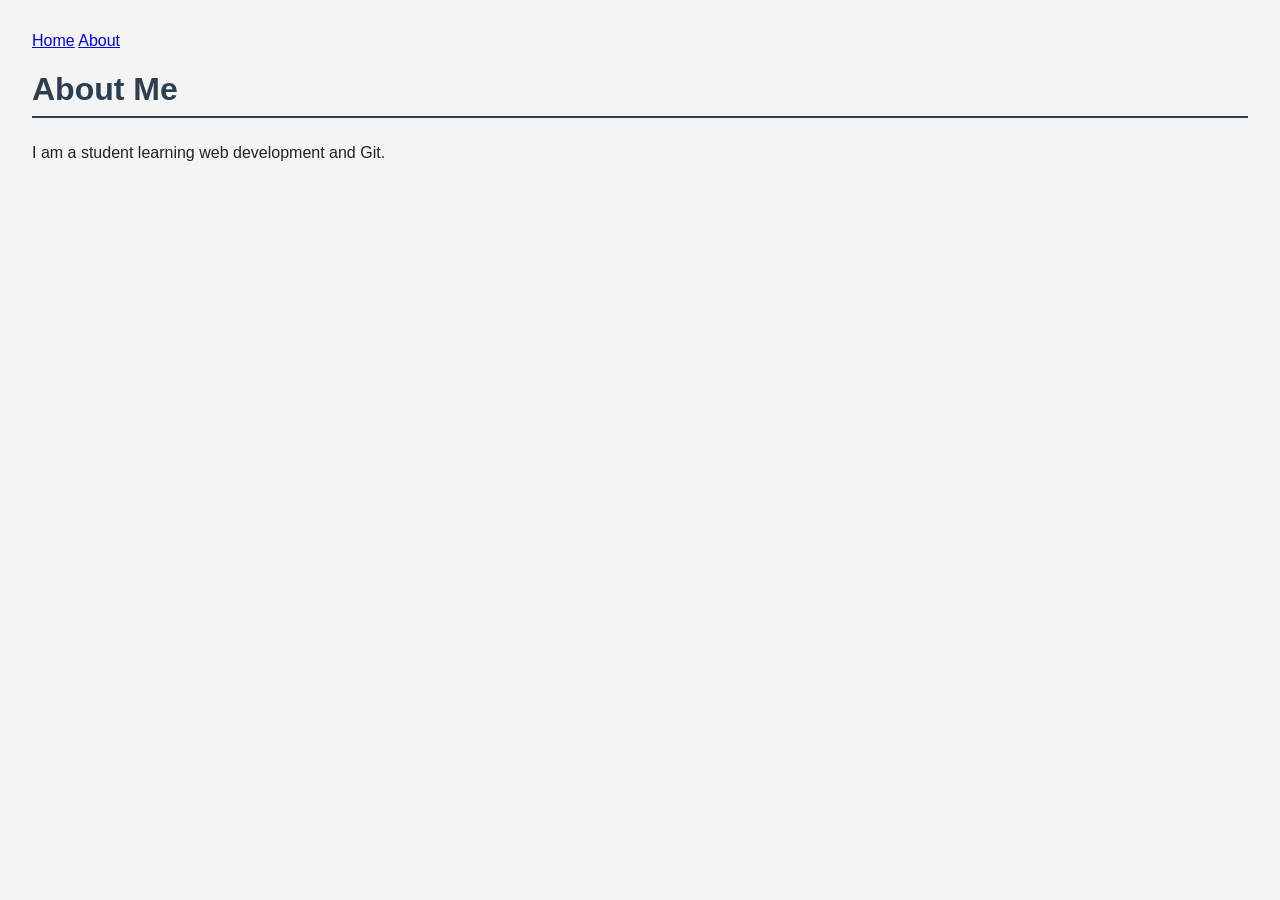
==== about.html @ 191a95fb "Add about page with bio section" ====
<!DOCTYPE html>
<html lang="en">
<head>
  <meta charset="UTF-8" />
  <title>About — My Personal Website</title>
  <link rel="stylesheet" href="css/style.css" />
</head>
<body>
  <nav>
    <a href="index.html">Home</a>
    <a href="about.html">About</a>
  </nav>
  <h1>About Me</h1>
  <p>I am a student learning web development and Git.</p>
</body>
</html>
---- css/style.css ----
body {
  font-family: Arial, sans-serif;
  margin: 0;
  padding: 2rem;
  background-color: #f4f4f4;
  color: #222;
}

h1 {
  color: #2c3e50;
  border-bottom: 2px solid #2c3e50;
  padding-bottom: 0.5rem;
}

p {
  line-height: 1.6;
}
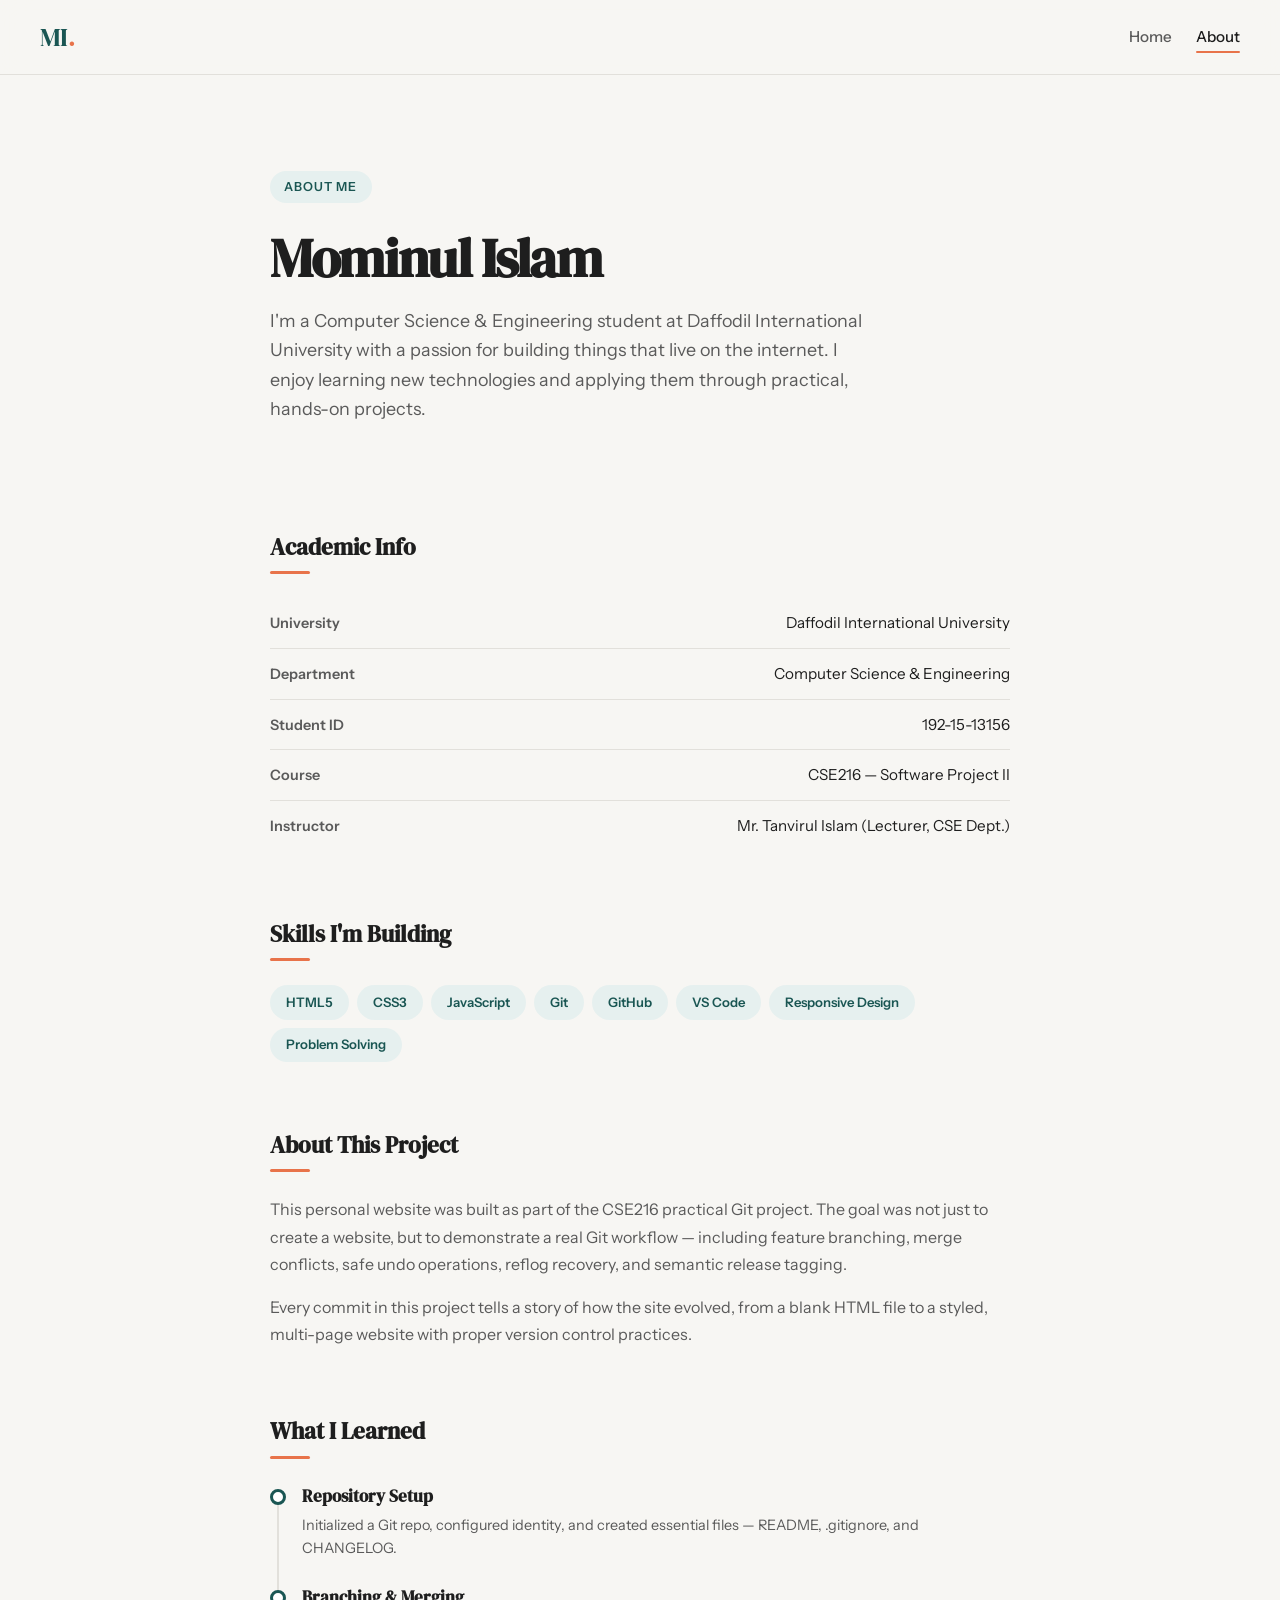
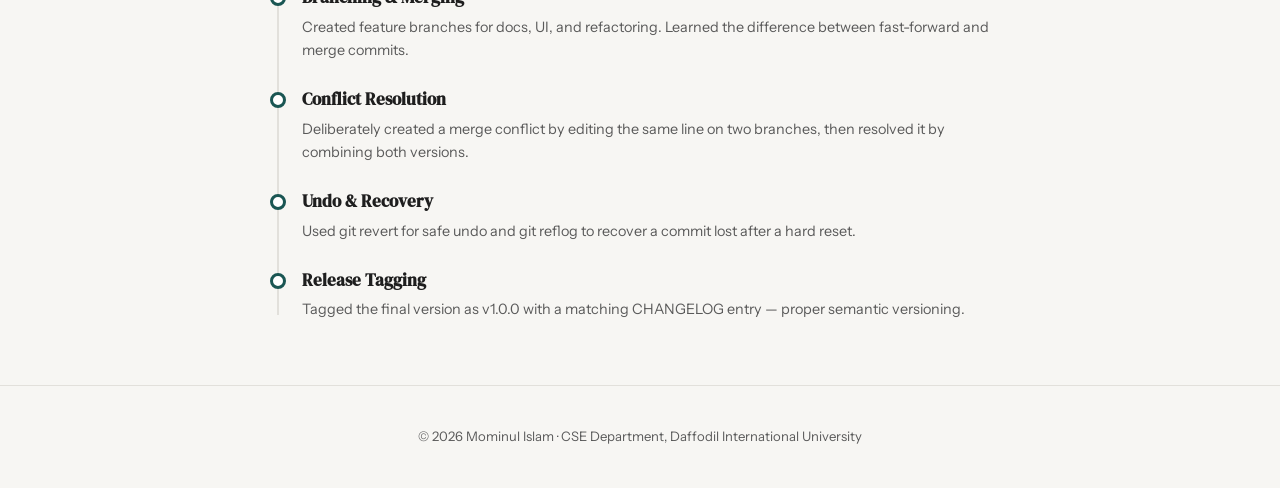
==== commit dd3c1c9c: "Redesign website with improved UI, styling, and responsive layout" ====
--- a/about.html
+++ b/about.html
@@ -2,15 +2,144 @@
 <html lang="en">
 <head>
   <meta charset="UTF-8" />
-  <title>About — My Personal Website</title>
+  <meta name="viewport" content="width=device-width, initial-scale=1.0" />
+  <title>About — Mominul Islam</title>
+  <link rel="preconnect" href="https://fonts.googleapis.com" />
+  <link rel="preconnect" href="https://fonts.gstatic.com" crossorigin />
+  <link href="https://fonts.googleapis.com/css2?family=DM+Serif+Display&family=Instrument+Sans:wght@400;500;600;700&display=swap" rel="stylesheet" />
   <link rel="stylesheet" href="css/style.css" />
 </head>
 <body>
-  <nav>
-    <a href="index.html">Home</a>
-    <a href="about.html">About</a>
+
+  <!-- Navigation -->
+  <nav class="navbar">
+    <a href="index.html" class="nav-logo">MI<span class="logo-dot">.</span></a>
+    <div class="nav-links">
+      <a href="index.html" class="nav-link">Home</a>
+      <a href="about.html" class="nav-link active">About</a>
+    </div>
   </nav>
-  <h1>About Me</h1>
-  <p>I am a student learning web development and Git.</p>
+
+  <!-- About Hero -->
+  <section class="about-hero">
+    <div class="about-intro">
+      <div class="hero-badge">About Me</div>
+      <h1 class="hero-title">Mominul Islam</h1>
+      <p class="hero-subtitle">
+        I'm a Computer Science & Engineering student at Daffodil International
+        University with a passion for building things that live on the internet.
+        I enjoy learning new technologies and applying them through practical,
+        hands-on projects.
+      </p>
+    </div>
+  </section>
+
+  <!-- Details Grid -->
+  <section class="about-details">
+
+    <div class="detail-block">
+      <h2 class="detail-heading">Academic Info</h2>
+      <dl class="detail-list">
+        <div class="detail-row">
+          <dt>University</dt>
+          <dd>Daffodil International University</dd>
+        </div>
+        <div class="detail-row">
+          <dt>Department</dt>
+          <dd>Computer Science & Engineering</dd>
+        </div>
+        <div class="detail-row">
+          <dt>Student ID</dt>
+          <dd>192-15-13156</dd>
+        </div>
+        <div class="detail-row">
+          <dt>Course</dt>
+          <dd>CSE216 — Software Project II</dd>
+        </div>
+        <div class="detail-row">
+          <dt>Instructor</dt>
+          <dd>Mr. Tanvirul Islam (Lecturer, CSE Dept.)</dd>
+        </div>
+      </dl>
+    </div>
+
+    <div class="detail-block">
+      <h2 class="detail-heading">Skills I'm Building</h2>
+      <div class="tag-cloud">
+        <span class="tag">HTML5</span>
+        <span class="tag">CSS3</span>
+        <span class="tag">JavaScript</span>
+        <span class="tag">Git</span>
+        <span class="tag">GitHub</span>
+        <span class="tag">VS Code</span>
+        <span class="tag">Responsive Design</span>
+        <span class="tag">Problem Solving</span>
+      </div>
+    </div>
+
+    <div class="detail-block">
+      <h2 class="detail-heading">About This Project</h2>
+      <p class="detail-text">
+        This personal website was built as part of the CSE216 practical Git
+        project. The goal was not just to create a website, but to demonstrate
+        a real Git workflow — including feature branching, merge conflicts,
+        safe undo operations, reflog recovery, and semantic release tagging.
+      </p>
+      <p class="detail-text">
+        Every commit in this project tells a story of how the site evolved,
+        from a blank HTML file to a styled, multi-page website with proper
+        version control practices.
+      </p>
+    </div>
+
+    <div class="detail-block">
+      <h2 class="detail-heading">What I Learned</h2>
+      <div class="timeline">
+        <div class="timeline-item">
+          <div class="timeline-marker"></div>
+          <div class="timeline-content">
+            <h3>Repository Setup</h3>
+            <p>Initialized a Git repo, configured identity, and created essential files — README, .gitignore, and CHANGELOG.</p>
+          </div>
+        </div>
+        <div class="timeline-item">
+          <div class="timeline-marker"></div>
+          <div class="timeline-content">
+            <h3>Branching & Merging</h3>
+            <p>Created feature branches for docs, UI, and refactoring. Learned the difference between fast-forward and merge commits.</p>
+          </div>
+        </div>
+        <div class="timeline-item">
+          <div class="timeline-marker"></div>
+          <div class="timeline-content">
+            <h3>Conflict Resolution</h3>
+            <p>Deliberately created a merge conflict by editing the same line on two branches, then resolved it by combining both versions.</p>
+          </div>
+        </div>
+        <div class="timeline-item">
+          <div class="timeline-marker"></div>
+          <div class="timeline-content">
+            <h3>Undo & Recovery</h3>
+            <p>Used git revert for safe undo and git reflog to recover a commit lost after a hard reset.</p>
+          </div>
+        </div>
+        <div class="timeline-item">
+          <div class="timeline-marker"></div>
+          <div class="timeline-content">
+            <h3>Release Tagging</h3>
+            <p>Tagged the final version as v1.0.0 with a matching CHANGELOG entry — proper semantic versioning.</p>
+          </div>
+        </div>
+      </div>
+    </div>
+
+  </section>
+
+  <!-- Footer -->
+  <footer class="footer">
+    <p>&copy; 2026 Mominul Islam &middot; CSE Department, Daffodil International University</p>
+  </footer>
+
+  <script src="js/main.js"></script>
 </body>
 </html>
--- a/css/style.css
+++ b/css/style.css
@@ -1,17 +1,477 @@
+/* ============================================================
+   DESIGN TOKENS
+   ============================================================ */
+:root {
+  /* Palette — deep teal + warm accent */
+  --clr-bg:        #f7f6f3;
+  --clr-surface:   #ffffff;
+  --clr-primary:   #1a5653;
+  --clr-primary-lt:#e6f0ef;
+  --clr-accent:    #e8734a;
+  --clr-text:      #1e1e1e;
+  --clr-text-soft: #5a5a5a;
+  --clr-border:    #e2e0db;
+  --clr-dark-bg:   #162a29;
+  --clr-dark-text: #f0efec;
+
+  /* Typography */
+  --ff-display: 'DM Serif Display', Georgia, serif;
+  --ff-body:    'Instrument Sans', system-ui, sans-serif;
+
+  /* Spacing scale */
+  --space-xs:  0.5rem;
+  --space-sm:  1rem;
+  --space-md:  1.5rem;
+  --space-lg:  2.5rem;
+  --space-xl:  4rem;
+  --space-2xl: 6rem;
+
+  /* Radius */
+  --radius-sm: 6px;
+  --radius-md: 12px;
+  --radius-lg: 20px;
+
+  /* Transitions */
+  --ease-out: cubic-bezier(0.16, 1, 0.3, 1);
+}
+
+/* ============================================================
+   RESET & BASE
+   ============================================================ */
+*, *::before, *::after { box-sizing: border-box; margin: 0; padding: 0; }
+
+html {
+  scroll-behavior: smooth;
+  -webkit-font-smoothing: antialiased;
+}
+
 body {
-  font-family: Arial, sans-serif;
-  margin: 0;
-  padding: 2rem;
-  background-color: #f4f4f4;
-  color: #222;
-}
-
-h1 {
-  color: #2c3e50;
-  border-bottom: 2px solid #2c3e50;
+  font-family: var(--ff-body);
+  font-size: 1rem;
+  line-height: 1.65;
+  color: var(--clr-text);
+  background: var(--clr-bg);
+}
+
+a { color: inherit; text-decoration: none; }
+img { max-width: 100%; display: block; }
+
+/* ============================================================
+   NAVBAR
+   ============================================================ */
+.navbar {
+  position: sticky;
+  top: 0;
+  z-index: 100;
+  display: flex;
+  align-items: center;
+  justify-content: space-between;
+  padding: var(--space-sm) var(--space-lg);
+  background: rgba(247, 246, 243, 0.85);
+  backdrop-filter: blur(14px);
+  -webkit-backdrop-filter: blur(14px);
+  border-bottom: 1px solid var(--clr-border);
+}
+
+.nav-logo {
+  font-family: var(--ff-display);
+  font-size: 1.6rem;
+  letter-spacing: -0.02em;
+  color: var(--clr-primary);
+  transition: transform 0.3s var(--ease-out);
+}
+.nav-logo:hover { transform: scale(1.06); }
+.logo-dot { color: var(--clr-accent); }
+
+.nav-links { display: flex; gap: var(--space-md); }
+
+.nav-link {
+  font-weight: 500;
+  font-size: 0.95rem;
+  color: var(--clr-text-soft);
+  position: relative;
+  padding-bottom: 2px;
+  transition: color 0.25s;
+}
+.nav-link::after {
+  content: '';
+  position: absolute;
+  left: 0; bottom: -2px;
+  width: 0; height: 2px;
+  background: var(--clr-accent);
+  border-radius: 2px;
+  transition: width 0.3s var(--ease-out);
+}
+.nav-link:hover,
+.nav-link.active { color: var(--clr-text); }
+.nav-link:hover::after,
+.nav-link.active::after { width: 100%; }
+
+/* ============================================================
+   HERO
+   ============================================================ */
+.hero, .about-hero {
+  max-width: 820px;
+  margin: 0 auto;
+  padding: var(--space-2xl) var(--space-lg) var(--space-xl);
+  animation: fadeUp 0.7s var(--ease-out) both;
+}
+
+.hero-badge {
+  display: inline-block;
+  font-size: 0.78rem;
+  font-weight: 600;
+  letter-spacing: 0.08em;
+  text-transform: uppercase;
+  color: var(--clr-primary);
+  background: var(--clr-primary-lt);
+  padding: 0.35rem 0.9rem;
+  border-radius: 50px;
+  margin-bottom: var(--space-md);
+}
+
+.hero-title {
+  font-family: var(--ff-display);
+  font-size: clamp(2.2rem, 5vw, 3.4rem);
+  line-height: 1.15;
+  letter-spacing: -0.025em;
+  color: var(--clr-text);
+  margin-bottom: var(--space-sm);
+}
+
+.highlight {
+  color: var(--clr-primary);
+  position: relative;
+}
+.highlight::after {
+  content: '';
+  position: absolute;
+  left: 0; bottom: 4px;
+  width: 100%; height: 8px;
+  background: var(--clr-accent);
+  opacity: 0.22;
+  border-radius: 4px;
+  z-index: -1;
+}
+
+.hero-subtitle {
+  font-size: 1.12rem;
+  color: var(--clr-text-soft);
+  max-width: 600px;
+  margin-bottom: var(--space-lg);
+}
+
+.hero-actions {
+  display: flex;
+  gap: var(--space-sm);
+  flex-wrap: wrap;
+}
+
+/* ============================================================
+   BUTTONS
+   ============================================================ */
+.btn {
+  display: inline-flex;
+  align-items: center;
+  gap: 0.4rem;
+  font-family: var(--ff-body);
+  font-weight: 600;
+  font-size: 0.95rem;
+  padding: 0.75rem 1.6rem;
+  border-radius: 50px;
+  border: 2px solid transparent;
+  cursor: pointer;
+  transition: all 0.3s var(--ease-out);
+}
+
+.btn-primary {
+  background: var(--clr-primary);
+  color: #fff;
+}
+.btn-primary:hover {
+  background: #22706c;
+  transform: translateY(-2px);
+  box-shadow: 0 6px 20px rgba(26, 86, 83, 0.25);
+}
+
+.btn-outline {
+  border-color: var(--clr-border);
+  color: var(--clr-text);
+  background: transparent;
+}
+.btn-outline:hover {
+  border-color: var(--clr-primary);
+  color: var(--clr-primary);
+  transform: translateY(-2px);
+}
+
+/* ============================================================
+   CARDS
+   ============================================================ */
+.cards {
+  display: grid;
+  grid-template-columns: repeat(auto-fit, minmax(260px, 1fr));
+  gap: var(--space-md);
+  max-width: 1000px;
+  margin: 0 auto;
+  padding: 0 var(--space-lg) var(--space-xl);
+  animation: fadeUp 0.7s 0.15s var(--ease-out) both;
+}
+
+.card {
+  background: var(--clr-surface);
+  border: 1px solid var(--clr-border);
+  border-radius: var(--radius-md);
+  padding: var(--space-lg) var(--space-md);
+  transition: transform 0.35s var(--ease-out), box-shadow 0.35s var(--ease-out);
+}
+.card:hover {
+  transform: translateY(-5px);
+  box-shadow: 0 12px 32px rgba(0,0,0,0.07);
+}
+
+.card-icon {
+  font-size: 1.8rem;
+  margin-bottom: var(--space-sm);
+}
+
+.card-title {
+  font-family: var(--ff-display);
+  font-size: 1.2rem;
+  margin-bottom: var(--space-xs);
+  color: var(--clr-text);
+}
+
+.card-text {
+  font-size: 0.92rem;
+  color: var(--clr-text-soft);
+  line-height: 1.6;
+}
+
+/* ============================================================
+   COURSE INFO STRIP
+   ============================================================ */
+.course-strip {
+  background: var(--clr-dark-bg);
+  padding: var(--space-lg) var(--space-lg);
+  margin-top: var(--space-sm);
+}
+
+.strip-content {
+  max-width: 1000px;
+  margin: 0 auto;
+  display: flex;
+  align-items: center;
+  justify-content: center;
+  gap: var(--space-lg);
+  flex-wrap: wrap;
+}
+
+.strip-item { text-align: center; }
+
+.strip-label {
+  display: block;
+  font-size: 0.72rem;
+  font-weight: 600;
+  letter-spacing: 0.1em;
+  text-transform: uppercase;
+  color: rgba(240, 239, 236, 0.5);
+  margin-bottom: 0.25rem;
+}
+
+.strip-value {
+  display: block;
+  font-size: 0.95rem;
+  font-weight: 500;
+  color: var(--clr-dark-text);
+}
+
+.strip-divider {
+  width: 1px;
+  height: 36px;
+  background: rgba(255,255,255,0.12);
+}
+
+/* ============================================================
+   ABOUT PAGE — DETAILS
+   ============================================================ */
+.about-details {
+  max-width: 820px;
+  margin: 0 auto;
+  padding: 0 var(--space-lg) var(--space-xl);
+  display: flex;
+  flex-direction: column;
+  gap: var(--space-xl);
+  animation: fadeUp 0.7s 0.1s var(--ease-out) both;
+}
+
+.detail-block {}
+
+.detail-heading {
+  font-family: var(--ff-display);
+  font-size: 1.45rem;
+  margin-bottom: var(--space-md);
+  color: var(--clr-text);
+  position: relative;
   padding-bottom: 0.5rem;
 }
-
-p {
+.detail-heading::after {
+  content: '';
+  position: absolute;
+  left: 0; bottom: 0;
+  width: 40px; height: 3px;
+  background: var(--clr-accent);
+  border-radius: 3px;
+}
+
+.detail-list {
+  display: flex;
+  flex-direction: column;
+  gap: 0;
+}
+
+.detail-row {
+  display: flex;
+  justify-content: space-between;
+  align-items: baseline;
+  padding: 0.75rem 0;
+  border-bottom: 1px solid var(--clr-border);
+}
+.detail-row:last-child { border-bottom: none; }
+
+.detail-row dt {
+  font-weight: 600;
+  font-size: 0.9rem;
+  color: var(--clr-text-soft);
+  min-width: 120px;
+}
+
+.detail-row dd {
+  font-size: 0.95rem;
+  text-align: right;
+  color: var(--clr-text);
+}
+
+.detail-text {
+  font-size: 1rem;
+  color: var(--clr-text-soft);
+  line-height: 1.7;
+  margin-bottom: var(--space-sm);
+}
+.detail-text:last-child { margin-bottom: 0; }
+
+/* Tag Cloud */
+.tag-cloud {
+  display: flex;
+  flex-wrap: wrap;
+  gap: 0.5rem;
+}
+
+.tag {
+  font-size: 0.82rem;
+  font-weight: 600;
+  padding: 0.4rem 1rem;
+  border-radius: 50px;
+  background: var(--clr-primary-lt);
+  color: var(--clr-primary);
+  transition: all 0.25s var(--ease-out);
+}
+.tag:hover {
+  background: var(--clr-primary);
+  color: #fff;
+  transform: translateY(-2px);
+}
+
+/* Timeline */
+.timeline {
+  position: relative;
+  padding-left: 2rem;
+}
+.timeline::before {
+  content: '';
+  position: absolute;
+  left: 7px; top: 6px; bottom: 6px;
+  width: 2px;
+  background: var(--clr-border);
+}
+
+.timeline-item {
+  position: relative;
+  padding-bottom: var(--space-md);
+}
+.timeline-item:last-child { padding-bottom: 0; }
+
+.timeline-marker {
+  position: absolute;
+  left: -2rem; top: 6px;
+  width: 16px; height: 16px;
+  border-radius: 50%;
+  background: var(--clr-surface);
+  border: 3px solid var(--clr-primary);
+  z-index: 1;
+}
+
+.timeline-item:hover .timeline-marker {
+  background: var(--clr-accent);
+  border-color: var(--clr-accent);
+  transition: all 0.3s;
+}
+
+.timeline-content h3 {
+  font-family: var(--ff-display);
+  font-size: 1.05rem;
+  color: var(--clr-text);
+  margin-bottom: 0.25rem;
+}
+
+.timeline-content p {
+  font-size: 0.9rem;
+  color: var(--clr-text-soft);
   line-height: 1.6;
+}
+
+/* ============================================================
+   FOOTER
+   ============================================================ */
+.footer {
+  text-align: center;
+  padding: var(--space-lg) var(--space-md);
+  border-top: 1px solid var(--clr-border);
+}
+
+.footer p {
+  font-size: 0.82rem;
+  color: var(--clr-text-soft);
+}
+
+/* ============================================================
+   ANIMATION
+   ============================================================ */
+@keyframes fadeUp {
+  from {
+    opacity: 0;
+    transform: translateY(24px);
+  }
+  to {
+    opacity: 1;
+    transform: translateY(0);
+  }
+}
+
+/* ============================================================
+   RESPONSIVE
+   ============================================================ */
+@media (max-width: 640px) {
+  .navbar { padding: var(--space-sm) var(--space-sm); }
+  .hero, .about-hero { padding: var(--space-xl) var(--space-sm) var(--space-lg); }
+  .cards { padding: 0 var(--space-sm) var(--space-lg); }
+  .about-details { padding: 0 var(--space-sm) var(--space-lg); }
+
+  .strip-content { flex-direction: column; gap: var(--space-sm); }
+  .strip-divider { width: 60px; height: 1px; }
+
+  .detail-row { flex-direction: column; gap: 0.15rem; }
+  .detail-row dd { text-align: left; }
+
+  .hero-title { font-size: 2rem; }
 }
